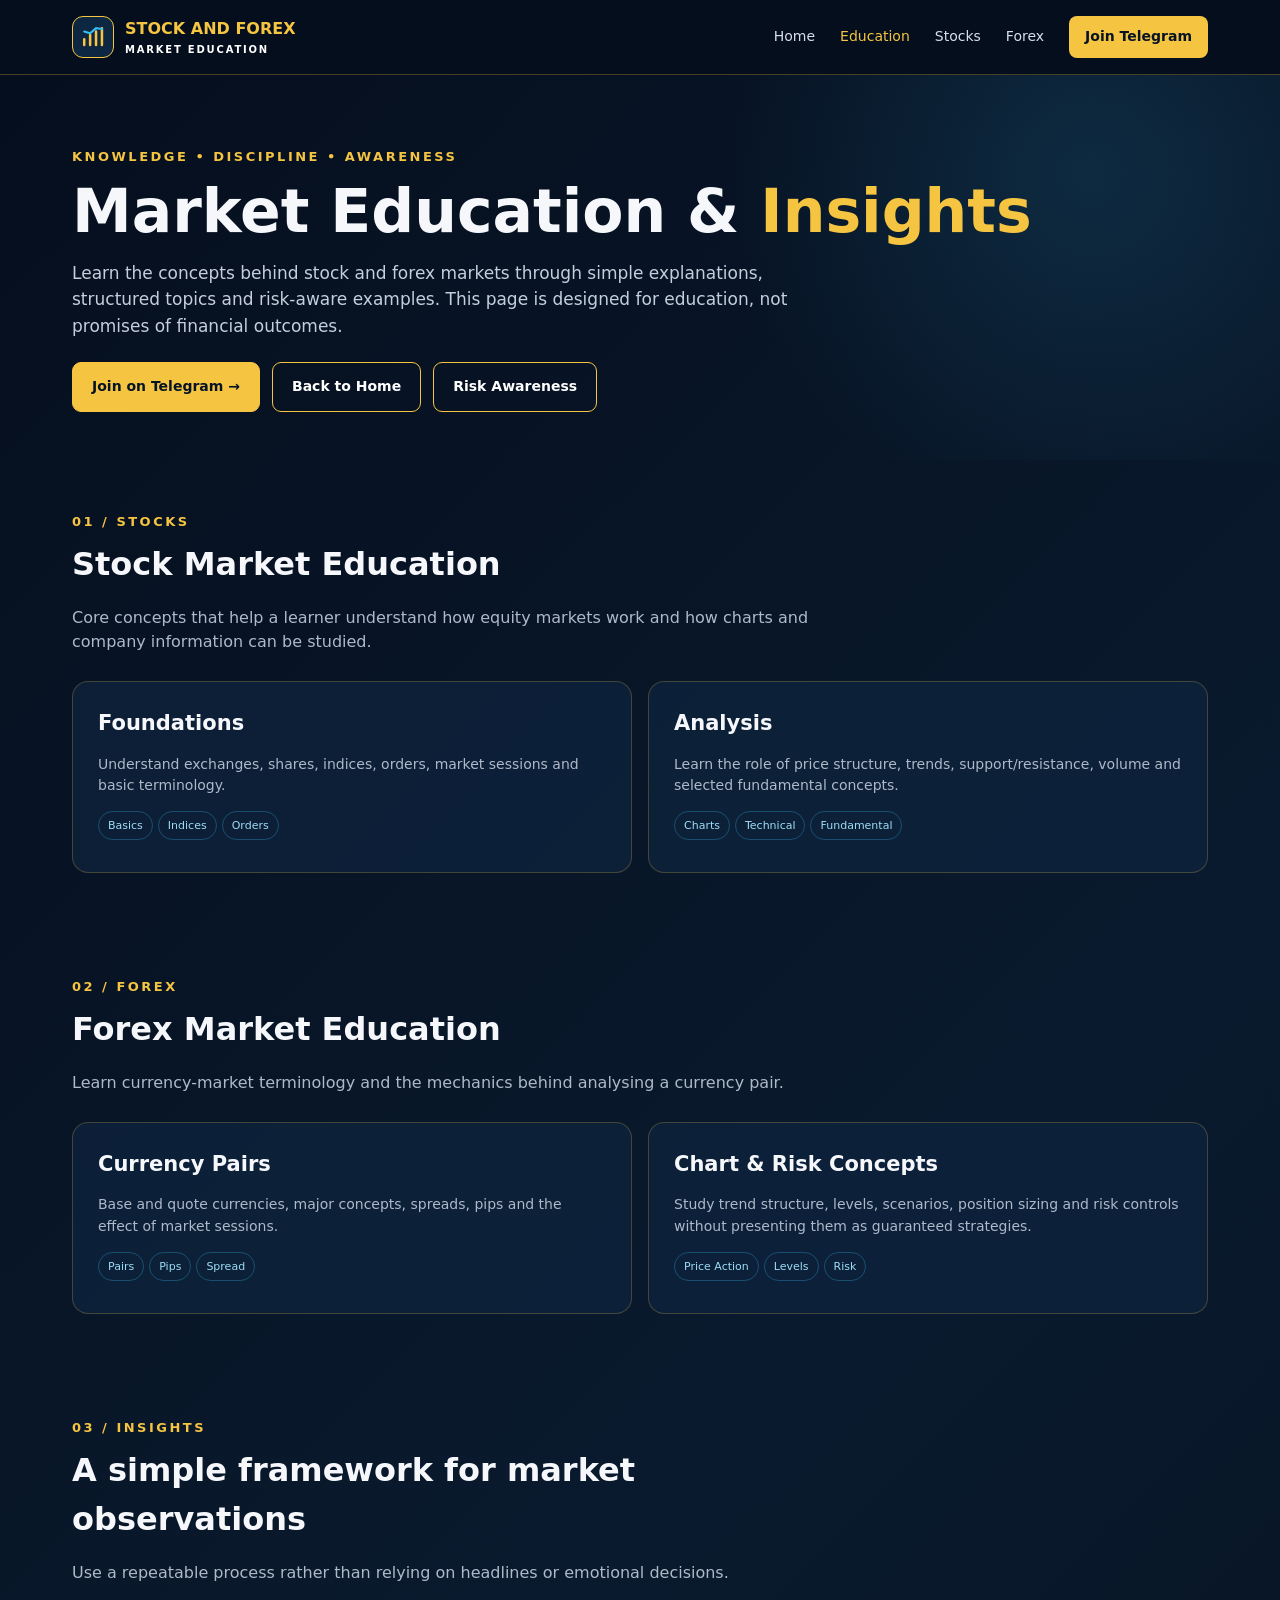
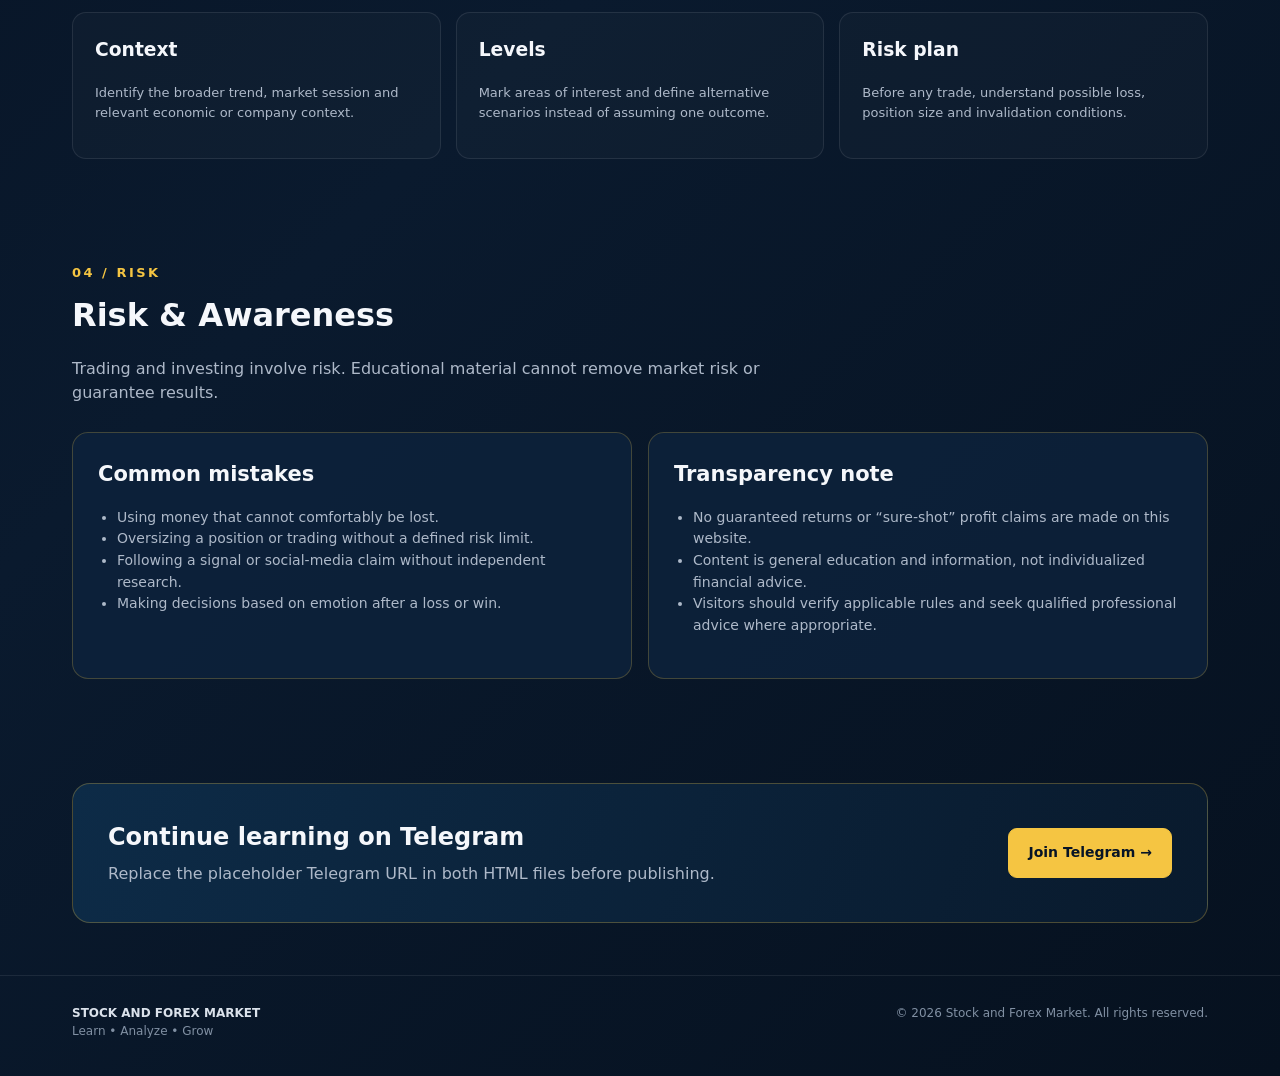
==== education.html @ d7621cf2 "Add files via upload" ====
<!DOCTYPE html>
<html lang="en">
<head>
  <meta charset="UTF-8">
  <meta name="viewport" content="width=device-width, initial-scale=1.0">
  <meta name="description" content="Stock and Forex Market education topics and risk awareness.">
  <title>Education | Stock and Forex Market</title>
  <style>
    :root{--navy:#071426;--navy2:#0b1d34;--gold:#f5c542;--text:#f5f7fb;--muted:#aeb9c9;--line:rgba(245,197,66,.28);--card:rgba(14,35,60,.82);--cyan:#36bdf2}
    *{box-sizing:border-box}body{margin:0;font-family:Inter,system-ui,-apple-system,Segoe UI,Roboto,Arial,sans-serif;background:linear-gradient(135deg,#050e1d,#0a1a2e 55%,#06111f);color:var(--text);line-height:1.55}a{text-decoration:none;color:inherit}.wrap{max-width:1180px;margin:auto;padding:0 22px}
    header{position:sticky;top:0;z-index:20;background:rgba(5,14,29,.93);backdrop-filter:blur(14px);border-bottom:1px solid var(--line)}.nav{height:74px;display:flex;align-items:center;justify-content:space-between}.brand{display:flex;align-items:center;gap:11px;font-weight:900}.logo{width:42px;height:42px;border:1px solid var(--gold);border-radius:11px;display:grid;place-items:center;background:#0d2642}.logo svg{width:27px}.brand span{color:var(--gold)}.brand small{display:block;color:#fff;font-size:10px;letter-spacing:1.8px}nav{display:flex;gap:25px;align-items:center;font-size:14px;color:#d7dfeb}nav a:hover,nav a.active{color:var(--gold)}.nav-cta{padding:10px 16px;border-radius:8px;background:var(--gold);color:#081323;font-weight:800}
    .hero{padding:72px 0 48px;background:radial-gradient(circle at 85% 25%,rgba(54,189,242,.13),transparent 32%)}.eyebrow{color:var(--gold);font-size:13px;font-weight:900;letter-spacing:2.5px;text-transform:uppercase}h1{font-size:clamp(38px,5vw,60px);line-height:1.05;margin:13px 0}.hero p{max-width:720px;color:#c5cfdb;font-size:17px}.buttons{display:flex;gap:12px;flex-wrap:wrap;margin-top:23px}.btn{display:inline-flex;align-items:center;justify-content:center;padding:13px 19px;border-radius:9px;border:1px solid var(--gold);font-weight:800;font-size:14px}.primary{background:var(--gold);color:#071426}.secondary{color:#fff;background:transparent}
    section{padding:52px 0}.section-head{max-width:760px;margin-bottom:26px}.section-head h2{font-size:32px;margin:8px 0}.section-head p{color:var(--muted)}.topic-grid{display:grid;grid-template-columns:1fr 1fr;gap:16px}.topic{background:var(--card);border:1px solid rgba(245,197,66,.23);border-radius:16px;padding:25px}.topic h3{font-size:21px;margin:0 0 10px}.topic p,.topic li{color:#aeb9c9;font-size:14px}.topic ul{padding-left:19px}.tag{display:inline-block;margin:0 5px 7px 0;padding:5px 9px;border-radius:20px;border:1px solid rgba(54,189,242,.3);color:#9eddf5;font-size:11px}
    .risk{display:grid;grid-template-columns:repeat(3,1fr);gap:15px}.riskbox{padding:22px;border-radius:14px;border:1px solid rgba(255,255,255,.09);background:rgba(255,255,255,.025)}.riskbox h3{margin-top:0}.riskbox p{color:#aeb9c9;font-size:13px}.cta{padding:35px;border:1px solid var(--line);border-radius:18px;background:linear-gradient(110deg,#0d2b47,#091a2d);display:flex;align-items:center;justify-content:space-between;gap:25px}.cta h2{margin:0 0 6px}.cta p{margin:0;color:#aeb9c9}
    footer{padding:28px 0 35px;border-top:1px solid rgba(255,255,255,.08);color:#8190a3;font-size:12px}.foot{display:flex;justify-content:space-between;gap:20px}.foot strong{color:#dbe2eb}@media(max-width:800px){nav{display:none}.topic-grid,.risk{grid-template-columns:1fr}.cta,.foot{flex-direction:column;align-items:flex-start}}
  </style>
</head>
<body>
<header><div class="wrap nav">
  <a class="brand" href="index.html"><div class="logo"><svg viewBox="0 0 32 32" fill="none"><path d="M5 25V18M12 25V13M19 25V9M26 25V5" stroke="#f5c542" stroke-width="3" stroke-linecap="round"/><path d="M5 9l7 2 7-6 7 1" stroke="#36bdf2" stroke-width="2.5" stroke-linecap="round"/></svg></div><div><span>STOCK AND FOREX</span><small>MARKET EDUCATION</small></div></a>
  <nav><a href="index.html">Home</a><a class="active" href="education.html">Education</a><a href="#stocks">Stocks</a><a href="#forex">Forex</a><a class="nav-cta" href="https://t.me/YOUR_TELEGRAM_LINK" target="_blank" rel="noopener">Join Telegram</a></nav>
</div></header>

<main>
<section class="hero"><div class="wrap">
  <div class="eyebrow">Knowledge • Discipline • Awareness</div>
  <h1>Market Education &amp; <span style="color:#f5c542">Insights</span></h1>
  <p>Learn the concepts behind stock and forex markets through simple explanations, structured topics and risk-aware examples. This page is designed for education, not promises of financial outcomes.</p>
  <div class="buttons"><a class="btn primary" href="https://t.me/YOUR_TELEGRAM_LINK" target="_blank" rel="noopener">Join on Telegram →</a><a class="btn secondary" href="index.html">Back to Home</a><a class="btn secondary" href="#risk">Risk Awareness</a></div>
</div></section>

<section id="stocks"><div class="wrap">
  <div class="section-head"><div class="eyebrow">01 / Stocks</div><h2>Stock Market Education</h2><p>Core concepts that help a learner understand how equity markets work and how charts and company information can be studied.</p></div>
  <div class="topic-grid">
    <article class="topic"><h3>Foundations</h3><p>Understand exchanges, shares, indices, orders, market sessions and basic terminology.</p><span class="tag">Basics</span><span class="tag">Indices</span><span class="tag">Orders</span></article>
    <article class="topic"><h3>Analysis</h3><p>Learn the role of price structure, trends, support/resistance, volume and selected fundamental concepts.</p><span class="tag">Charts</span><span class="tag">Technical</span><span class="tag">Fundamental</span></article>
  </div>
</div></section>

<section id="forex"><div class="wrap">
  <div class="section-head"><div class="eyebrow">02 / Forex</div><h2>Forex Market Education</h2><p>Learn currency-market terminology and the mechanics behind analysing a currency pair.</p></div>
  <div class="topic-grid">
    <article class="topic"><h3>Currency Pairs</h3><p>Base and quote currencies, major concepts, spreads, pips and the effect of market sessions.</p><span class="tag">Pairs</span><span class="tag">Pips</span><span class="tag">Spread</span></article>
    <article class="topic"><h3>Chart &amp; Risk Concepts</h3><p>Study trend structure, levels, scenarios, position sizing and risk controls without presenting them as guaranteed strategies.</p><span class="tag">Price Action</span><span class="tag">Levels</span><span class="tag">Risk</span></article>
  </div>
</div></section>

<section id="insights"><div class="wrap">
  <div class="section-head"><div class="eyebrow">03 / Insights</div><h2>A simple framework for market observations</h2><p>Use a repeatable process rather than relying on headlines or emotional decisions.</p></div>
  <div class="risk">
    <div class="riskbox"><h3>Context</h3><p>Identify the broader trend, market session and relevant economic or company context.</p></div>
    <div class="riskbox"><h3>Levels</h3><p>Mark areas of interest and define alternative scenarios instead of assuming one outcome.</p></div>
    <div class="riskbox"><h3>Risk plan</h3><p>Before any trade, understand possible loss, position size and invalidation conditions.</p></div>
  </div>
</div></section>

<section id="risk"><div class="wrap">
  <div class="section-head"><div class="eyebrow">04 / Risk</div><h2>Risk &amp; Awareness</h2><p>Trading and investing involve risk. Educational material cannot remove market risk or guarantee results.</p></div>
  <div class="topic-grid">
    <article class="topic"><h3>Common mistakes</h3><ul><li>Using money that cannot comfortably be lost.</li><li>Oversizing a position or trading without a defined risk limit.</li><li>Following a signal or social-media claim without independent research.</li><li>Making decisions based on emotion after a loss or win.</li></ul></article>
    <article class="topic"><h3>Transparency note</h3><ul><li>No guaranteed returns or “sure-shot” profit claims are made on this website.</li><li>Content is general education and information, not individualized financial advice.</li><li>Visitors should verify applicable rules and seek qualified professional advice where appropriate.</li></ul></article>
  </div>
</div></section>

<section><div class="wrap"><div class="cta"><div><h2>Continue learning on Telegram</h2><p>Replace the placeholder Telegram URL in both HTML files before publishing.</p></div><a class="btn primary" href="https://t.me/YOUR_TELEGRAM_LINK" target="_blank" rel="noopener">Join Telegram →</a></div></div></section>
</main>

<footer><div class="wrap foot"><div><strong>STOCK AND FOREX MARKET</strong><br>Learn • Analyze • Grow</div><div>© 2026 Stock and Forex Market. All rights reserved.</div></div></footer>
</body>
</html>
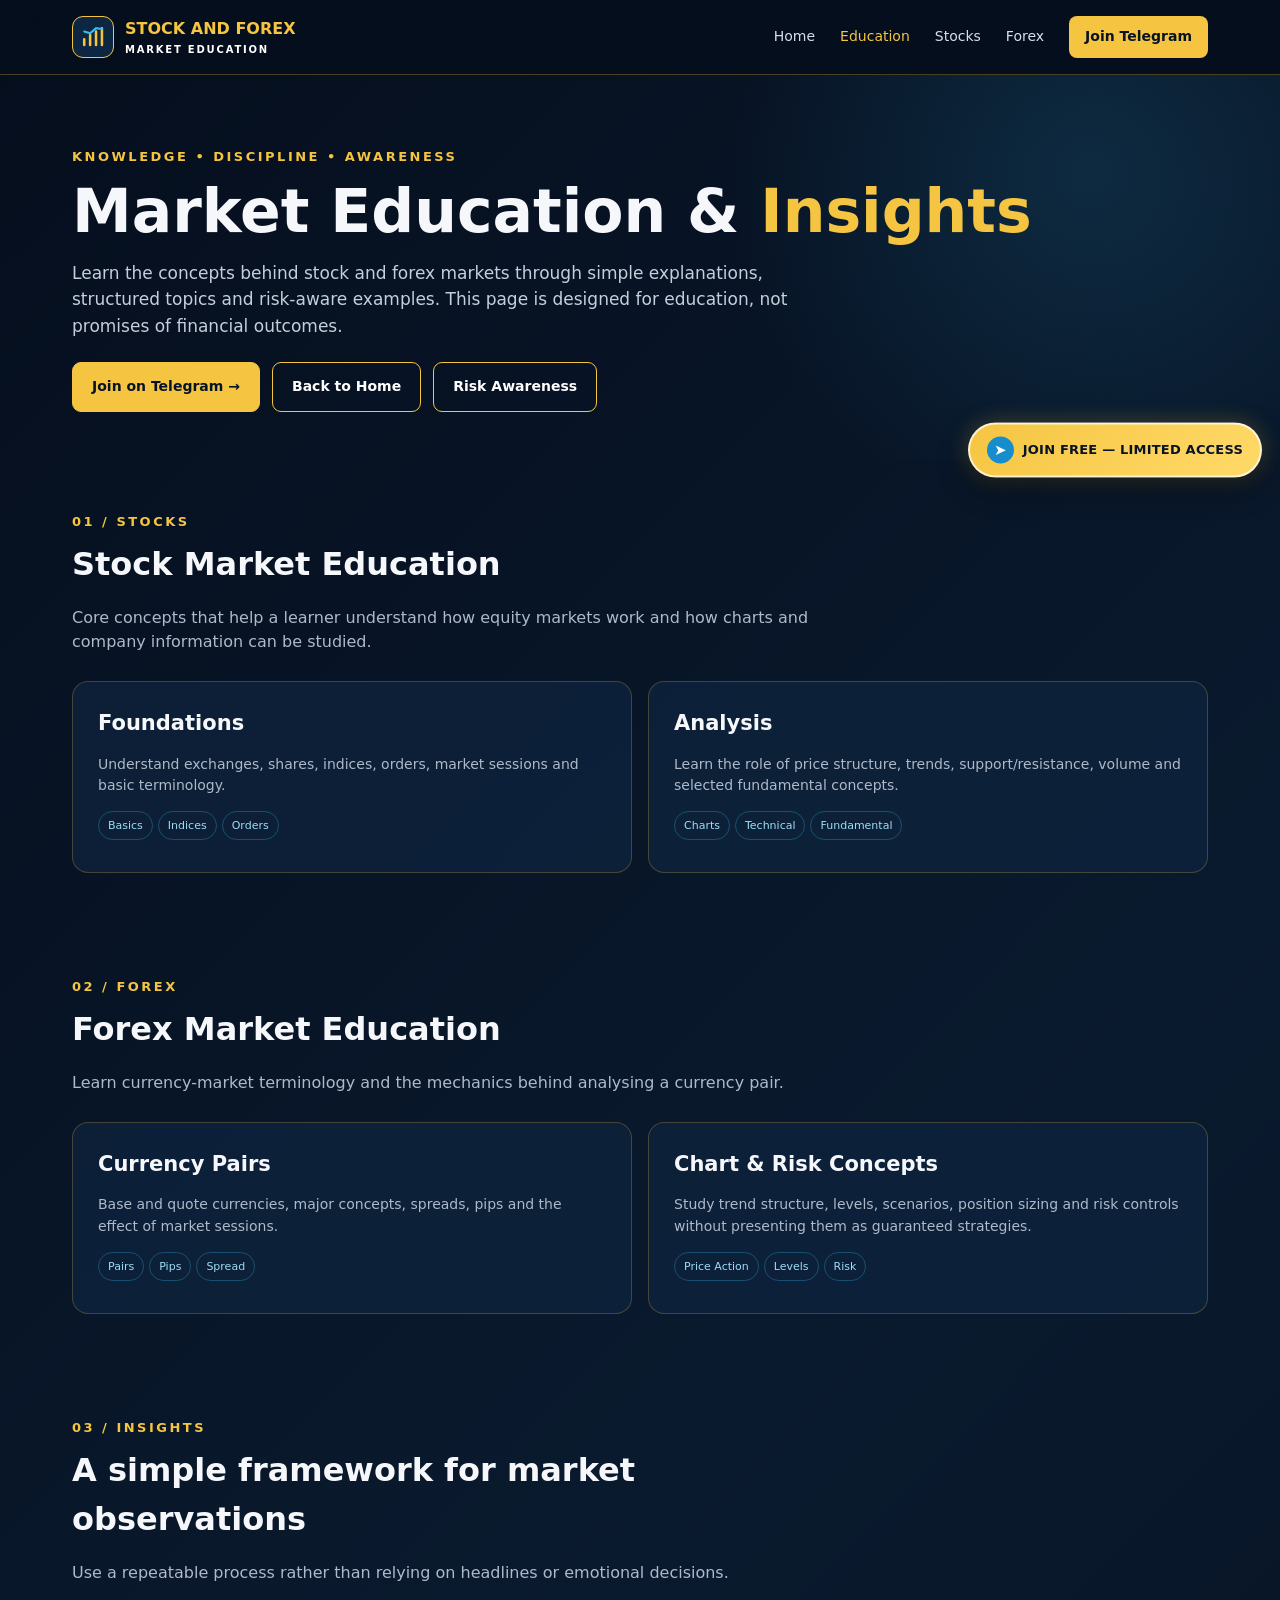
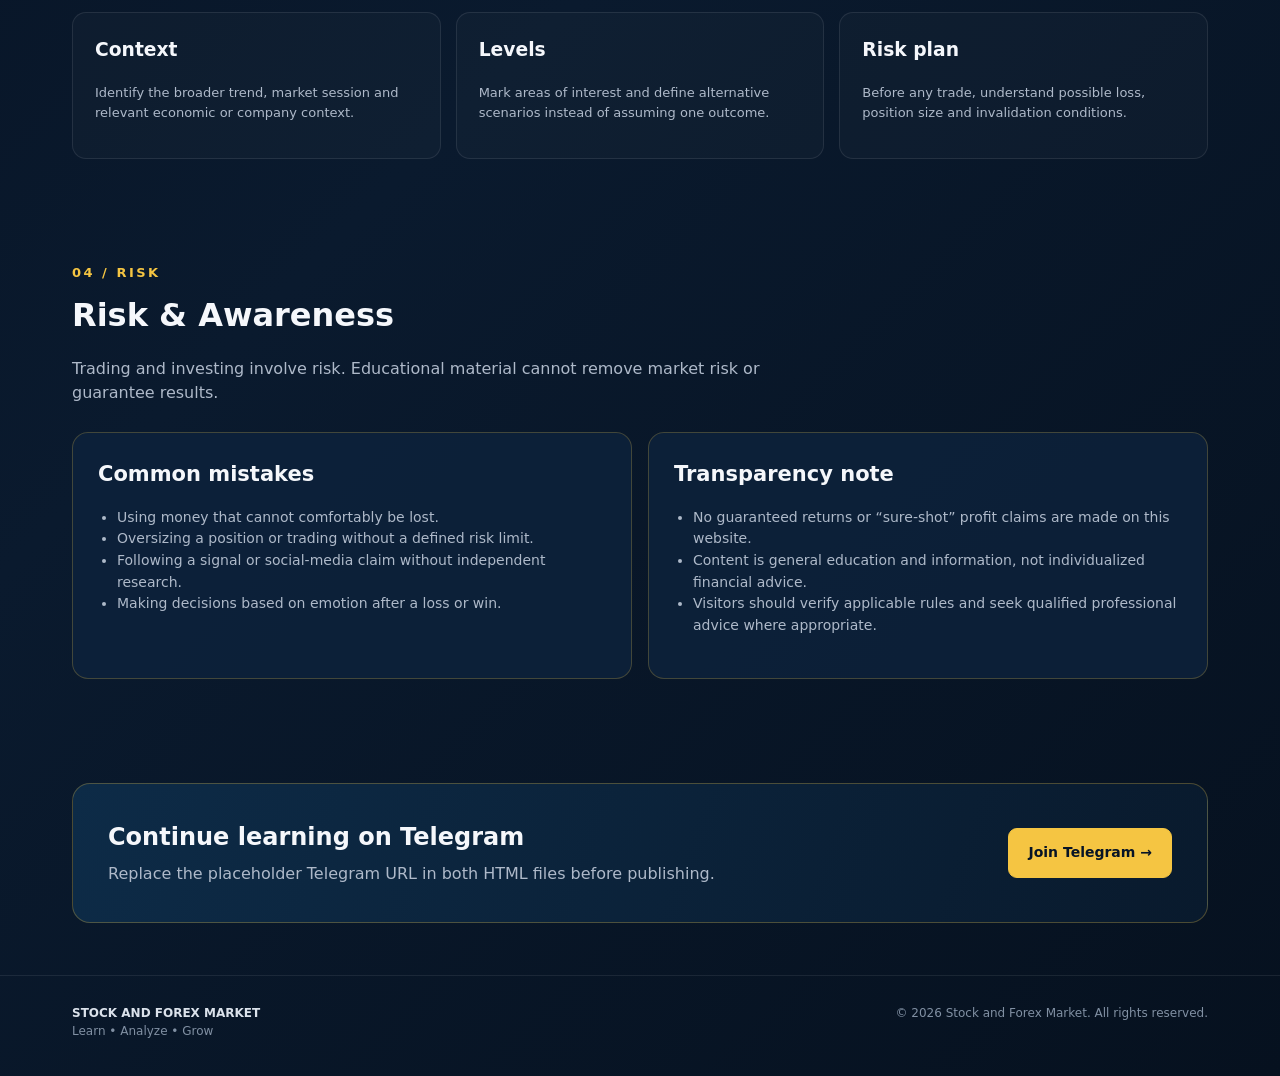
==== commit 46d5852f: "Add files via upload" ====
--- a/education.html
+++ b/education.html
@@ -13,12 +13,36 @@
     section{padding:52px 0}.section-head{max-width:760px;margin-bottom:26px}.section-head h2{font-size:32px;margin:8px 0}.section-head p{color:var(--muted)}.topic-grid{display:grid;grid-template-columns:1fr 1fr;gap:16px}.topic{background:var(--card);border:1px solid rgba(245,197,66,.23);border-radius:16px;padding:25px}.topic h3{font-size:21px;margin:0 0 10px}.topic p,.topic li{color:#aeb9c9;font-size:14px}.topic ul{padding-left:19px}.tag{display:inline-block;margin:0 5px 7px 0;padding:5px 9px;border-radius:20px;border:1px solid rgba(54,189,242,.3);color:#9eddf5;font-size:11px}
     .risk{display:grid;grid-template-columns:repeat(3,1fr);gap:15px}.riskbox{padding:22px;border-radius:14px;border:1px solid rgba(255,255,255,.09);background:rgba(255,255,255,.025)}.riskbox h3{margin-top:0}.riskbox p{color:#aeb9c9;font-size:13px}.cta{padding:35px;border:1px solid var(--line);border-radius:18px;background:linear-gradient(110deg,#0d2b47,#091a2d);display:flex;align-items:center;justify-content:space-between;gap:25px}.cta h2{margin:0 0 6px}.cta p{margin:0;color:#aeb9c9}
     footer{padding:28px 0 35px;border-top:1px solid rgba(255,255,255,.08);color:#8190a3;font-size:12px}.foot{display:flex;justify-content:space-between;gap:20px}.foot strong{color:#dbe2eb}@media(max-width:800px){nav{display:none}.topic-grid,.risk{grid-template-columns:1fr}.cta,.foot{flex-direction:column;align-items:flex-start}}
-  </style>
+  
+/* Fixed Telegram CTA */
+.floating-telegram{position:fixed;right:18px;top:50%;transform:translateY(-50%);z-index:9999;display:flex;align-items:center;gap:9px;padding:12px 17px;border-radius:999px;background:linear-gradient(135deg,#f5c542,#ffd968);color:#071426;border:2px solid rgba(255,255,255,.75);box-shadow:0 10px 30px rgba(0,0,0,.42),0 0 22px rgba(245,197,66,.28);font-weight:900;font-size:13px;letter-spacing:.2px;white-space:nowrap;transition:transform .2s ease,box-shadow .2s ease}
+.floating-telegram:hover{transform:translateY(-50%) scale(1.04);box-shadow:0 14px 36px rgba(0,0,0,.5),0 0 28px rgba(245,197,66,.4)}
+.floating-telegram .tg-icon{width:27px;height:27px;border-radius:50%;display:grid;place-items:center;background:#168dcc;color:white;font-size:15px}
+@media(max-width:600px){.floating-telegram{right:10px;padding:10px 13px;font-size:12px}.floating-telegram .tg-icon{width:25px;height:25px}}
+
+</style>
+<!-- Meta Pixel -->
+<script>
+!function(f,b,e,v,n,t,s)
+{if(f.fbq)return;n=f.fbq=function(){n.callMethod?
+n.callMethod.apply(n,arguments):n.queue.push(arguments)};
+if(!f._fbq)f._fbq=n;n.push=n;n.loaded=!0;n.version='2.0';
+n.queue=[];t=b.createElement(e);t.async=!0;
+t.src=v;s=b.getElementsByTagName(e)[0];
+s.parentNode.insertBefore(t,s)}(window, document,'script',
+'https://connect.facebook.net/en_US/fbevents.js');
+fbq('init', '913696314867806');
+fbq('track', 'PageView');
+</script>
+<noscript><img height="1" width="1" style="display:none"
+src="https://www.facebook.com/tr?id=913696314867806&ev=PageView&noscript=1"/></noscript>
+<!-- End Meta Pixel -->
 </head>
 <body>
+<a class="floating-telegram" href="https://t.me/+6d7vD8M3n5Q0MDZl" target="_blank" rel="noopener" onclick="if(window.fbq){fbq('track','Lead');}"><span class="tg-icon">➤</span><span>JOIN FREE — LIMITED ACCESS</span></a>
 <header><div class="wrap nav">
   <a class="brand" href="index.html"><div class="logo"><svg viewBox="0 0 32 32" fill="none"><path d="M5 25V18M12 25V13M19 25V9M26 25V5" stroke="#f5c542" stroke-width="3" stroke-linecap="round"/><path d="M5 9l7 2 7-6 7 1" stroke="#36bdf2" stroke-width="2.5" stroke-linecap="round"/></svg></div><div><span>STOCK AND FOREX</span><small>MARKET EDUCATION</small></div></a>
-  <nav><a href="index.html">Home</a><a class="active" href="education.html">Education</a><a href="#stocks">Stocks</a><a href="#forex">Forex</a><a class="nav-cta" href="https://t.me/YOUR_TELEGRAM_LINK" target="_blank" rel="noopener">Join Telegram</a></nav>
+  <nav><a href="index.html">Home</a><a class="active" href="education.html">Education</a><a href="#stocks">Stocks</a><a href="#forex">Forex</a><a class="nav-cta" href="https://t.me/+6d7vD8M3n5Q0MDZl" target="_blank" rel="noopener">Join Telegram</a></nav>
 </div></header>
 
 <main>
@@ -26,7 +50,7 @@
   <div class="eyebrow">Knowledge • Discipline • Awareness</div>
   <h1>Market Education &amp; <span style="color:#f5c542">Insights</span></h1>
   <p>Learn the concepts behind stock and forex markets through simple explanations, structured topics and risk-aware examples. This page is designed for education, not promises of financial outcomes.</p>
-  <div class="buttons"><a class="btn primary" href="https://t.me/YOUR_TELEGRAM_LINK" target="_blank" rel="noopener">Join on Telegram →</a><a class="btn secondary" href="index.html">Back to Home</a><a class="btn secondary" href="#risk">Risk Awareness</a></div>
+  <div class="buttons"><a class="btn primary" href="https://t.me/+6d7vD8M3n5Q0MDZl" target="_blank" rel="noopener">Join on Telegram →</a><a class="btn secondary" href="index.html">Back to Home</a><a class="btn secondary" href="#risk">Risk Awareness</a></div>
 </div></section>
 
 <section id="stocks"><div class="wrap">
@@ -62,7 +86,7 @@
   </div>
 </div></section>
 
-<section><div class="wrap"><div class="cta"><div><h2>Continue learning on Telegram</h2><p>Replace the placeholder Telegram URL in both HTML files before publishing.</p></div><a class="btn primary" href="https://t.me/YOUR_TELEGRAM_LINK" target="_blank" rel="noopener">Join Telegram →</a></div></div></section>
+<section><div class="wrap"><div class="cta"><div><h2>Continue learning on Telegram</h2><p>Replace the placeholder Telegram URL in both HTML files before publishing.</p></div><a class="btn primary" href="https://t.me/+6d7vD8M3n5Q0MDZl" target="_blank" rel="noopener">Join Telegram →</a></div></div></section>
 </main>
 
 <footer><div class="wrap foot"><div><strong>STOCK AND FOREX MARKET</strong><br>Learn • Analyze • Grow</div><div>© 2026 Stock and Forex Market. All rights reserved.</div></div></footer>
